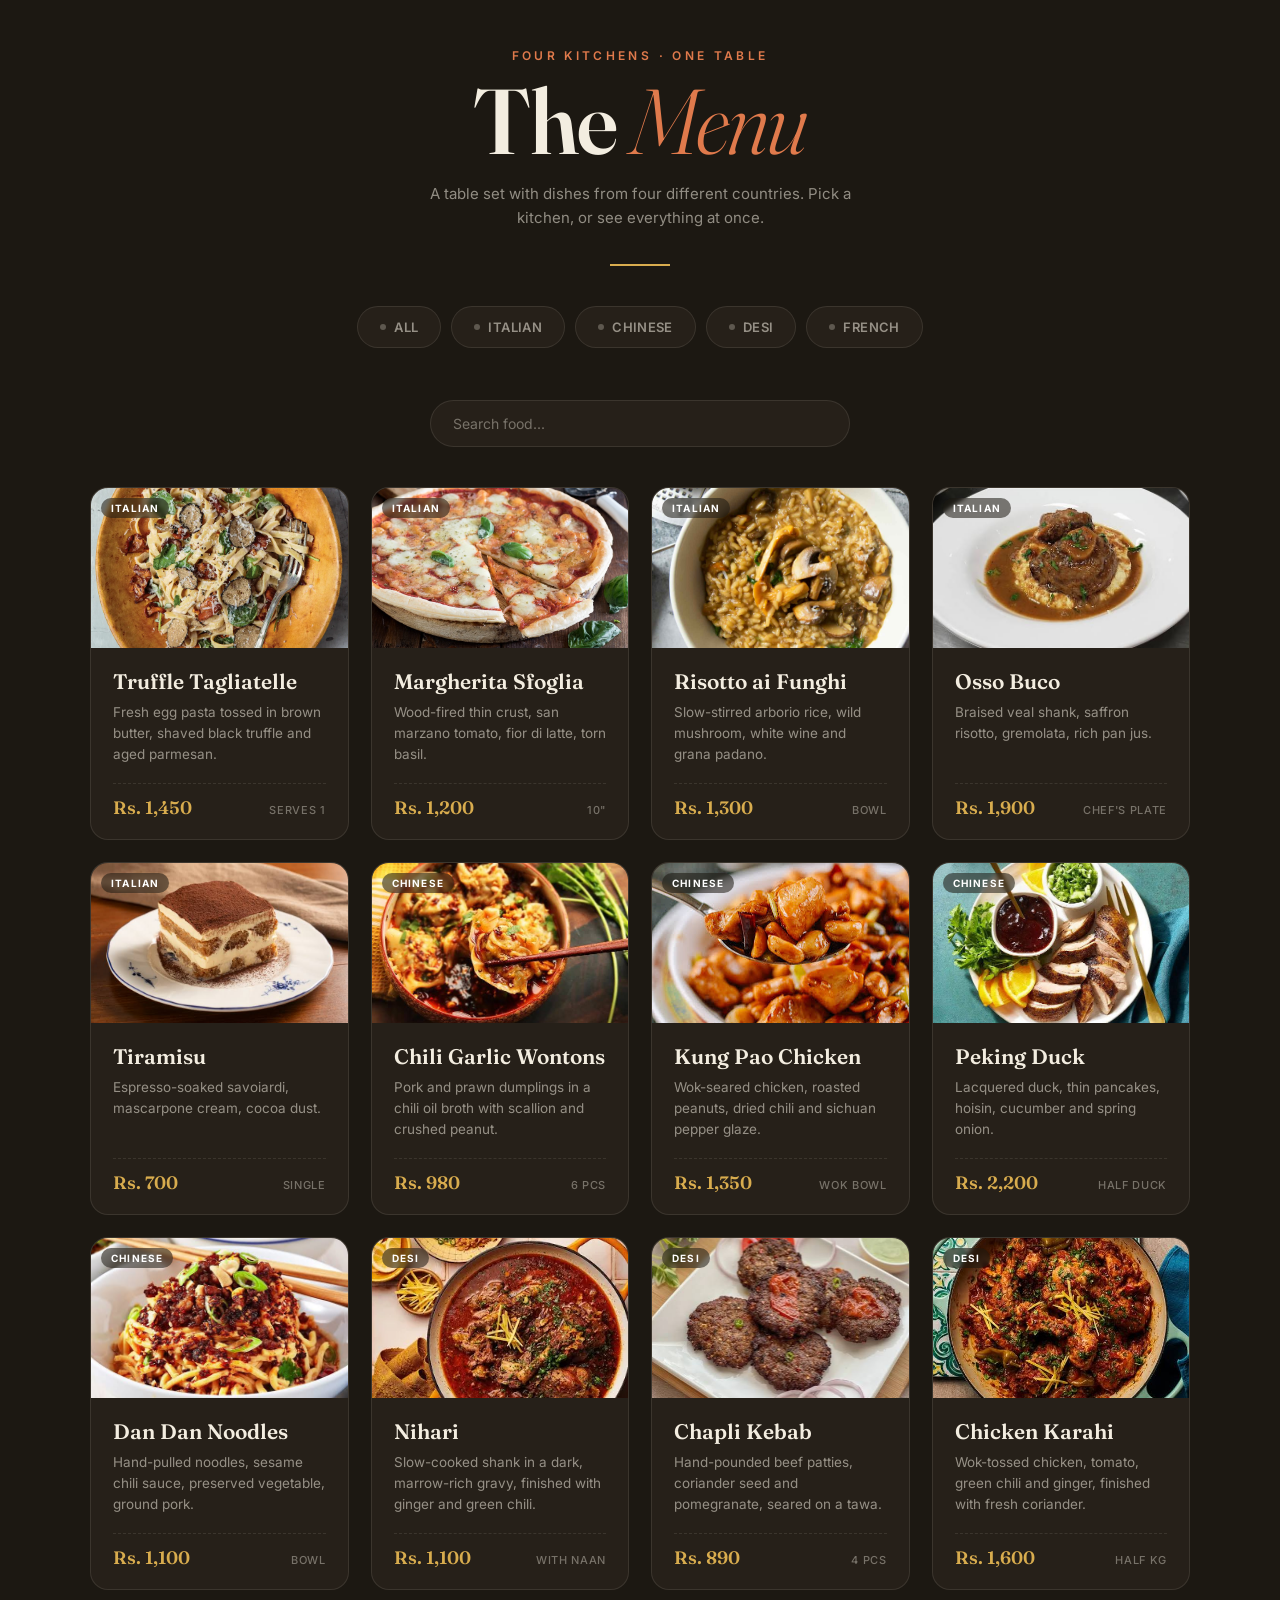
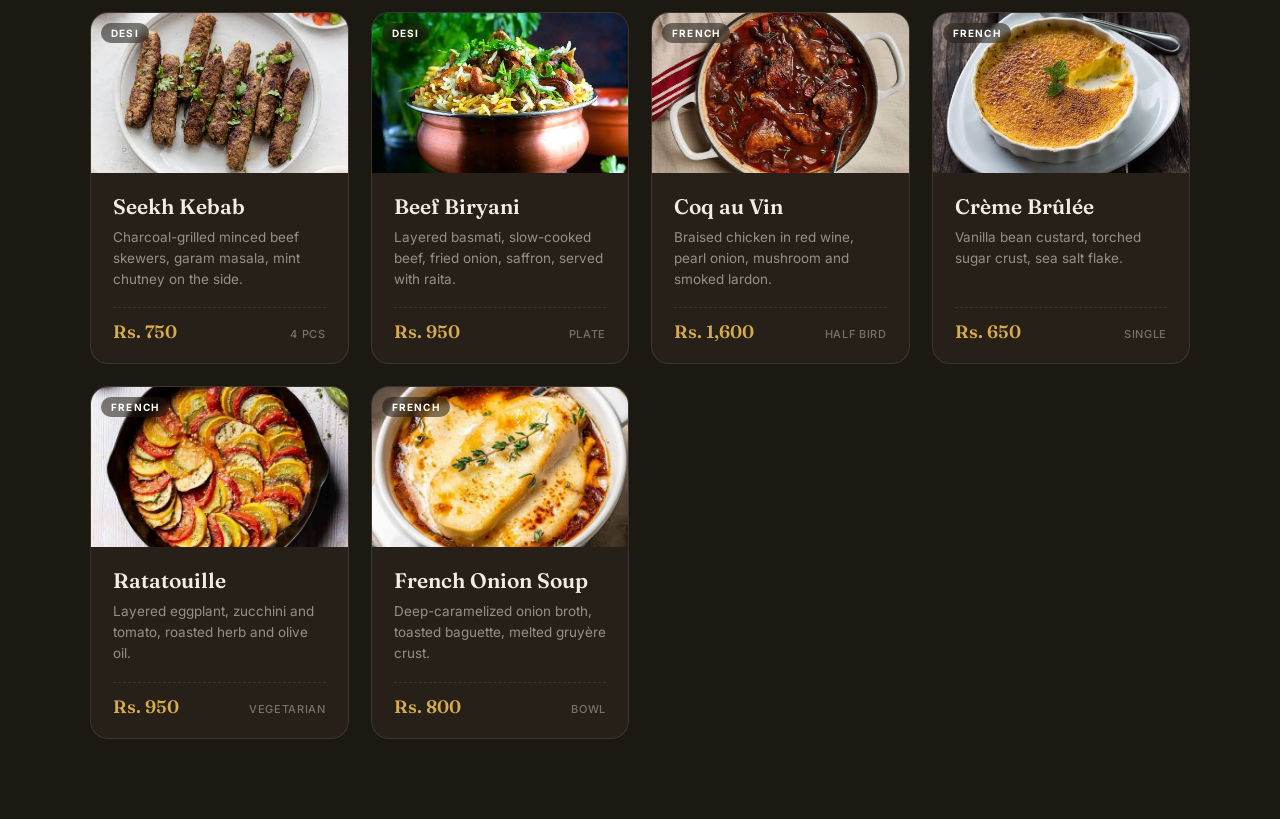
==== Food Menu/index.html @ a7b79577 "Food Menu Web" ====
<!DOCTYPE html>
<html lang="en">

<head>
    <meta charset="UTF-8">
    <meta name="viewport" content="width=device-width, initial-scale=1.0">
    <title>The Menu</title>
    <link rel="preconnect" href="https://fonts.googleapis.com">
    <link
        href="https://fonts.googleapis.com/css2?family=Fraunces:opsz,wght@9..144,300;9..144,500;9..144,600;9..144,700&family=Inter:wght@400;500;600&display=swap"
        rel="stylesheet">
    <link rel="stylesheet" href="food.css">
</head>

<body>

    <div class="wrap">

        <div class="eyebrow">Four Kitchens · One Table</div>
        <h1 class="title">The <em>Menu</em></h1>
        <p class="sub">A table set with dishes from four different countries. Pick a kitchen, or see everything at once.
        </p>
        <div class="rule"></div>


        <!-- 
        <input type="radio" name="filter" id="f-all" checked>
        <input type="radio" name="filter" id="f-italian">
        <input type="radio" name="filter" id="f-chinese">
        <input type="radio" name="filter" id="f-desi">
        <input type="radio" name="filter" id="f-french"> -->

        <div class="tabs">
            <label id="all"><span class="dot"></span>All</label>
            <label id="italian"><span class="dot"></span>Italian</label>
            <label id="chinese"><span class="dot"></span>Chinese</label>
            <label id="desi"><span class="dot"></span>Desi</label>
            <label id="french"><span class="dot"></span>French</label>
        </div>
        <input type="text" id="search" class="search-bar" placeholder="Search food...">
        <div class="grid">


            <div class="card italian">
                <div class="thumb"><span class="tag">Italian</span><img src="./imgs/it1.webp" alt="Italian dish photo">
                </div>
                <div class="body">
                    <h3>Truffle Tagliatelle</h3>
                    <p>Fresh egg pasta tossed in brown butter, shaved black truffle and aged parmesan.</p>
                    <div class="price">Rs. 1,450 <span>Serves 1</span></div>
                </div>
            </div>

            <div class="card italian">
                <div class="thumb"><span class="tag">Italian</span><img src="./imgs/it2.jpg" alt="Italian dish photo">
                </div>
                <div class="body">
                    <h3>Margherita Sfoglia</h3>
                    <p>Wood-fired thin crust, san marzano tomato, fior di latte, torn basil.</p>
                    <div class="price">Rs. 1,200 <span>10"</span></div>
                </div>
            </div>

            <div class="card italian">
                <div class="thumb"><span class="tag">Italian</span><img src="./imgs/it3.jpg" alt="Italian dish photo">
                </div>
                <div class="body">
                    <h3>Risotto ai Funghi</h3>
                    <p>Slow-stirred arborio rice, wild mushroom, white wine and grana padano.</p>
                    <div class="price">Rs. 1,300 <span>Bowl</span></div>
                </div>
            </div>

            <div class="card italian">
                <div class="thumb"><span class="tag">Italian</span><img src="./imgs/it4.jfif" alt="Italian dish photo">
                </div>
                <div class="body">
                    <h3>Osso Buco</h3>
                    <p>Braised veal shank, saffron risotto, gremolata, rich pan jus.</p>
                    <div class="price">Rs. 1,900 <span>Chef's plate</span></div>
                </div>
            </div>

            <div class="card italian">
                <div class="thumb"><span class="tag">Italian</span><img src="./imgs/it5.jfif" alt="Italian dish photo">
                </div>
                <div class="body">
                    <h3>Tiramisu</h3>
                    <p>Espresso-soaked savoiardi, mascarpone cream, cocoa dust.</p>
                    <div class="price">Rs. 700 <span>Single</span></div>
                </div>
            </div>


            <div class="card chinese">
                <div class="thumb"><span class="tag">Chinese</span><img src="./imgs/ch1.jfif" alt="Chinese dish photo">
                </div>
                <div class="body">
                    <h3>Chili Garlic Wontons</h3>
                    <p>Pork and prawn dumplings in a chili oil broth with scallion and crushed peanut.</p>
                    <div class="price">Rs. 980 <span>6 pcs</span></div>
                </div>
            </div>

            <div class="card chinese">
                <div class="thumb"><span class="tag">Chinese</span><img src="./imgs/ch2.jfif" alt="Chinese dish photo">
                </div>
                <div class="body">
                    <h3>Kung Pao Chicken</h3>
                    <p>Wok-seared chicken, roasted peanuts, dried chili and sichuan pepper glaze.</p>
                    <div class="price">Rs. 1,350 <span>Wok bowl</span></div>
                </div>
            </div>

            <div class="card chinese">
                <div class="thumb"><span class="tag">Chinese</span><img src="./imgs/ch3.jfif" alt="Chinese dish photo">
                </div>
                <div class="body">
                    <h3>Peking Duck</h3>
                    <p>Lacquered duck, thin pancakes, hoisin, cucumber and spring onion.</p>
                    <div class="price">Rs. 2,200 <span>Half duck</span></div>
                </div>
            </div>


            <div class="card chinese">
                <div class="thumb"><span class="tag">Chinese</span><img src="./imgs/ch4.jfif" alt="Chinese dish photo">
                </div>
                <div class="body">
                    <h3>Dan Dan Noodles</h3>
                    <p>Hand-pulled noodles, sesame chili sauce, preserved vegetable, ground pork.</p>
                    <div class="price">Rs. 1,100 <span>Bowl</span></div>
                </div>
            </div>



            <div class="card desi">
                <div class="thumb"><span class="tag">Desi</span><img src="./imgs/d1.webp" alt="Desi dish photo"></div>
                <div class="body">
                    <h3>Nihari</h3>
                    <p>Slow-cooked shank in a dark, marrow-rich gravy, finished with ginger and green chili.</p>
                    <div class="price">Rs. 1,100 <span>With naan</span></div>
                </div>
            </div>

            <div class="card desi">
                <div class="thumb"><span class="tag">Desi</span><img src="./imgs/d2.jfif" alt="Desi dish photo"></div>
                <div class="body">
                    <h3>Chapli Kebab</h3>
                    <p>Hand-pounded beef patties, coriander seed and pomegranate, seared on a tawa.</p>
                    <div class="price">Rs. 890 <span>4 pcs</span></div>
                </div>
            </div>

            <div class="card desi">
                <div class="thumb"><span class="tag">Desi</span><img src="./imgs/d3.jfif" alt="Desi dish photo"></div>
                <div class="body">
                    <h3>Chicken Karahi</h3>
                    <p>Wok-tossed chicken, tomato, green chili and ginger, finished with fresh coriander.</p>
                    <div class="price">Rs. 1,600 <span>Half kg</span></div>
                </div>
            </div>

            <div class="card desi">
                <div class="thumb"><span class="tag">Desi</span><img src="./imgs/d4.jfif" alt="Desi dish photo"></div>
                <div class="body">
                    <h3>Seekh Kebab</h3>
                    <p>Charcoal-grilled minced beef skewers, garam masala, mint chutney on the side.</p>
                    <div class="price">Rs. 750 <span>4 pcs</span></div>
                </div>
            </div>

            <div class="card desi">
                <div class="thumb"><span class="tag">Desi</span><img src="./imgs/d5.jfif" alt="Desi dish photo"></div>
                <div class="body">
                    <h3>Beef Biryani</h3>
                    <p>Layered basmati, slow-cooked beef, fried onion, saffron, served with raita.</p>
                    <div class="price">Rs. 950 <span>Plate</span></div>
                </div>
            </div>


            <div class="card french">
                <div class="thumb"><span class="tag">French</span><img src="./imgs/f1.jfif" alt="French dish photo"></div>
                <div class="body">
                    <h3>Coq au Vin</h3>
                    <p>Braised chicken in red wine, pearl onion, mushroom and smoked lardon.</p>
                    <div class="price">Rs. 1,600 <span>Half bird</span></div>
                </div>
            </div>

            <div class="card french">
                <div class="thumb"><span class="tag">French</span><img src="./imgs/f2.jfif" alt="French dish photo"></div>
                <div class="body">
                    <h3>Crème Brûlée</h3>
                    <p>Vanilla bean custard, torched sugar crust, sea salt flake.</p>
                    <div class="price">Rs. 650 <span>Single</span></div>
                </div>
            </div>

            <div class="card french">
                <div class="thumb"><span class="tag">French</span><img src="./imgs/f3.jfif" alt="French dish photo"></div>
                <div class="body">
                    <h3>Ratatouille</h3>
                    <p>Layered eggplant, zucchini and tomato, roasted herb and olive oil.</p>
                    <div class="price">Rs. 950 <span>Vegetarian</span></div>
                </div>
            </div>

            <div class="card french">
                <div class="thumb"><span class="tag">French</span><img src="./imgs/f4.jfif" alt="French dish photo"></div>
                <div class="body">
                    <h3>French Onion Soup</h3>
                    <p>Deep-caramelized onion broth, toasted baguette, melted gruyère crust.</p>
                    <div class="price">Rs. 800 <span>Bowl</span></div>
                </div>
            </div>


        </div>

    </div>
    <script src="food.js"></script>
</body>

</html>
---- Food Menu/food.css ----
:root {
    --ink: #f3ede0;
    --bg: #1c1812;
    --paper: #262019;
    --paper-2: #2e271e;
    --spice: #e07a4c;
    --sage: #94a878;
    --gold: #d8ac4e;
    --plum: #b56a7a;
    --line: rgba(243, 237, 224, 0.1);
    --dim: rgba(243, 237, 224, 0.55);
    --dim2: rgba(243, 237, 224, 0.4);
}

* {
    box-sizing: border-box;
}

html,
body {
    margin: 0;
    padding: 0;
}

body {
    background: var(--bg);
    color: var(--ink);
    font-family: 'Inter', sans-serif;
    min-height: 100vh;
    padding: 48px 20px 80px;
}

.wrap {
    max-width: 1100px;
    margin: 0 auto;
}


.eyebrow {
    font-size: 12px;
    letter-spacing: 0.28em;
    text-transform: uppercase;
    color: var(--spice);
    font-weight: 600;
    text-align: center;
    margin-bottom: 14px;
}

h1.title {
    font-family: 'Fraunces', serif;
    font-weight: 600;
    font-size: clamp(48px, 9vw, 92px);
    text-align: center;
    margin: 0;
    line-height: 0.95;
    letter-spacing: -0.02em;
}

h1.title em {
    font-style: italic;
    font-weight: 300;
    color: var(--spice);
}

.sub {
    text-align: center;
    max-width: 460px;
    margin: 18px auto 0;
    color: var(--dim);
    font-size: 15px;
    line-height: 1.6;
}

.rule {
    width: 60px;
    height: 2px;
    background: var(--gold);
    margin: 34px auto 40px;
}

.search-bar {
    display: block;
    width: 100%;
    max-width: 420px;
    margin: 0 auto 40px;
    padding: 14px 22px;
    border: 1px solid var(--line);
    border-radius: 999px;
    background: var(--paper);
    color: var(--ink);
    font-family: 'Inter', sans-serif;
    font-size: 14px;
    outline: none;
    transition: border-color .2s ease;
}

.search-bar::placeholder {
    color: var(--dim2);
}

.search-bar:focus {
    border-color: var(--gold);
}

#empty-msg {
    text-align: center;
    font-family: 'Fraunces', serif;
    font-size: 20px;
    color: var(--dim);
    padding: 60px 0;
}

.tabs {
    display: flex;
    justify-content: center;
    flex-wrap: wrap;
    gap: 10px;
    margin-bottom: 52px;
}

/*  
  .tabs input[type="radio"]{
    position:absolute;
    opacity:0;
    pointer-events:none;
  } */

.tabs label {
    display: inline-flex;
    align-items: center;
    gap: 8px;
    padding: 12px 22px;
    border: 1px solid var(--line);
    border-radius: 999px;
    background: var(--paper);
    font-size: 13px;
    font-weight: 600;
    letter-spacing: 0.03em;
    text-transform: uppercase;
    color: var(--dim);
    cursor: pointer;
    transition: all .2s ease;
}

.tabs label .dot {
    width: 6px;
    height: 6px;
    border-radius: 50%;
    background: currentColor;
    opacity: .5;
}

.tabs label:hover {
    border-color: var(--spice);
    color: var(--ink);
}


#f-all:checked~.tabs label[for="f-all"],
#f-italian:checked~.tabs label[for="f-italian"],
#f-chinese:checked~.tabs label[for="f-chinese"],
#f-desi:checked~.tabs label[for="f-desi"],
#f-french:checked~.tabs label[for="f-french"] {
    background: var(--gold);
    border-color: var(--gold);
    color: var(--bg);
}

.grid {
    display: grid;
    grid-template-columns: repeat(4, 10fr);
    gap: 22px;
}

.card {
    background: var(--paper);
    border: 1px solid var(--line);
    border-radius: 18px;
    overflow: hidden;
    display: flex;
    flex-direction: column;
    transition: transform .2s ease, box-shadow .2s ease, border-color .2s ease;
}

.card:hover {
    transform: translateY(-4px);
    box-shadow: 0 14px 34px rgba(0, 0, 0, 0.35);
    border-color: var(--line);
}


.thumb {
    height: 160px;
    position: relative;
    background: var(--paper-2);
}

.thumb img {
    width: 100%;
    height: 100%;
    object-fit: cover;
    display: block;
}

.thumb .tag {
    position: absolute;
    top: 10px;
    left: 10px;
    font-size: 10px;
    font-weight: 700;
    letter-spacing: 0.12em;
    text-transform: uppercase;
    padding: 4px 10px;
    border-radius: 999px;
    background: rgba(28, 24, 18, 0.55);
    color: #fff;
    backdrop-filter: blur(2px);
}

.body {
    padding: 20px 22px 20px;
    display: flex;
    flex-direction: column;
    gap: 8px;
    flex-grow: 1;
}

.card h3 {
    font-family: 'Fraunces', serif;
    font-weight: 600;
    font-size: 21px;
    margin: 0;
}

.card p {
    margin: 0;
    font-size: 13.5px;
    line-height: 1.55;
    color: var(--dim);
    flex-grow: 1;
}

.card .price {
    margin-top: 10px;
    display: flex;
    align-items: baseline;
    justify-content: space-between;
    border-top: 1px dashed var(--line);
    padding-top: 12px;
    font-family: 'Fraunces', serif;
    font-size: 18px;
    font-weight: 600;
    color: var(--gold);
}

.card .price span {
    font-family: 'Inter', sans-serif;
    font-size: 11px;
    font-weight: 500;
    letter-spacing: 0.06em;
    text-transform: uppercase;
    color: var(--dim2);
}



@media (max-width: 860px) {
    .grid {
        grid-template-columns: repeat(2, 1fr);
    }
}

@media (max-width: 560px) {
    .grid {
        grid-template-columns: 1fr;
    }

    .tabs {
        gap: 8px;
    }

    .tabs label {
        padding: 10px 16px;
        font-size: 12px;
    }
}
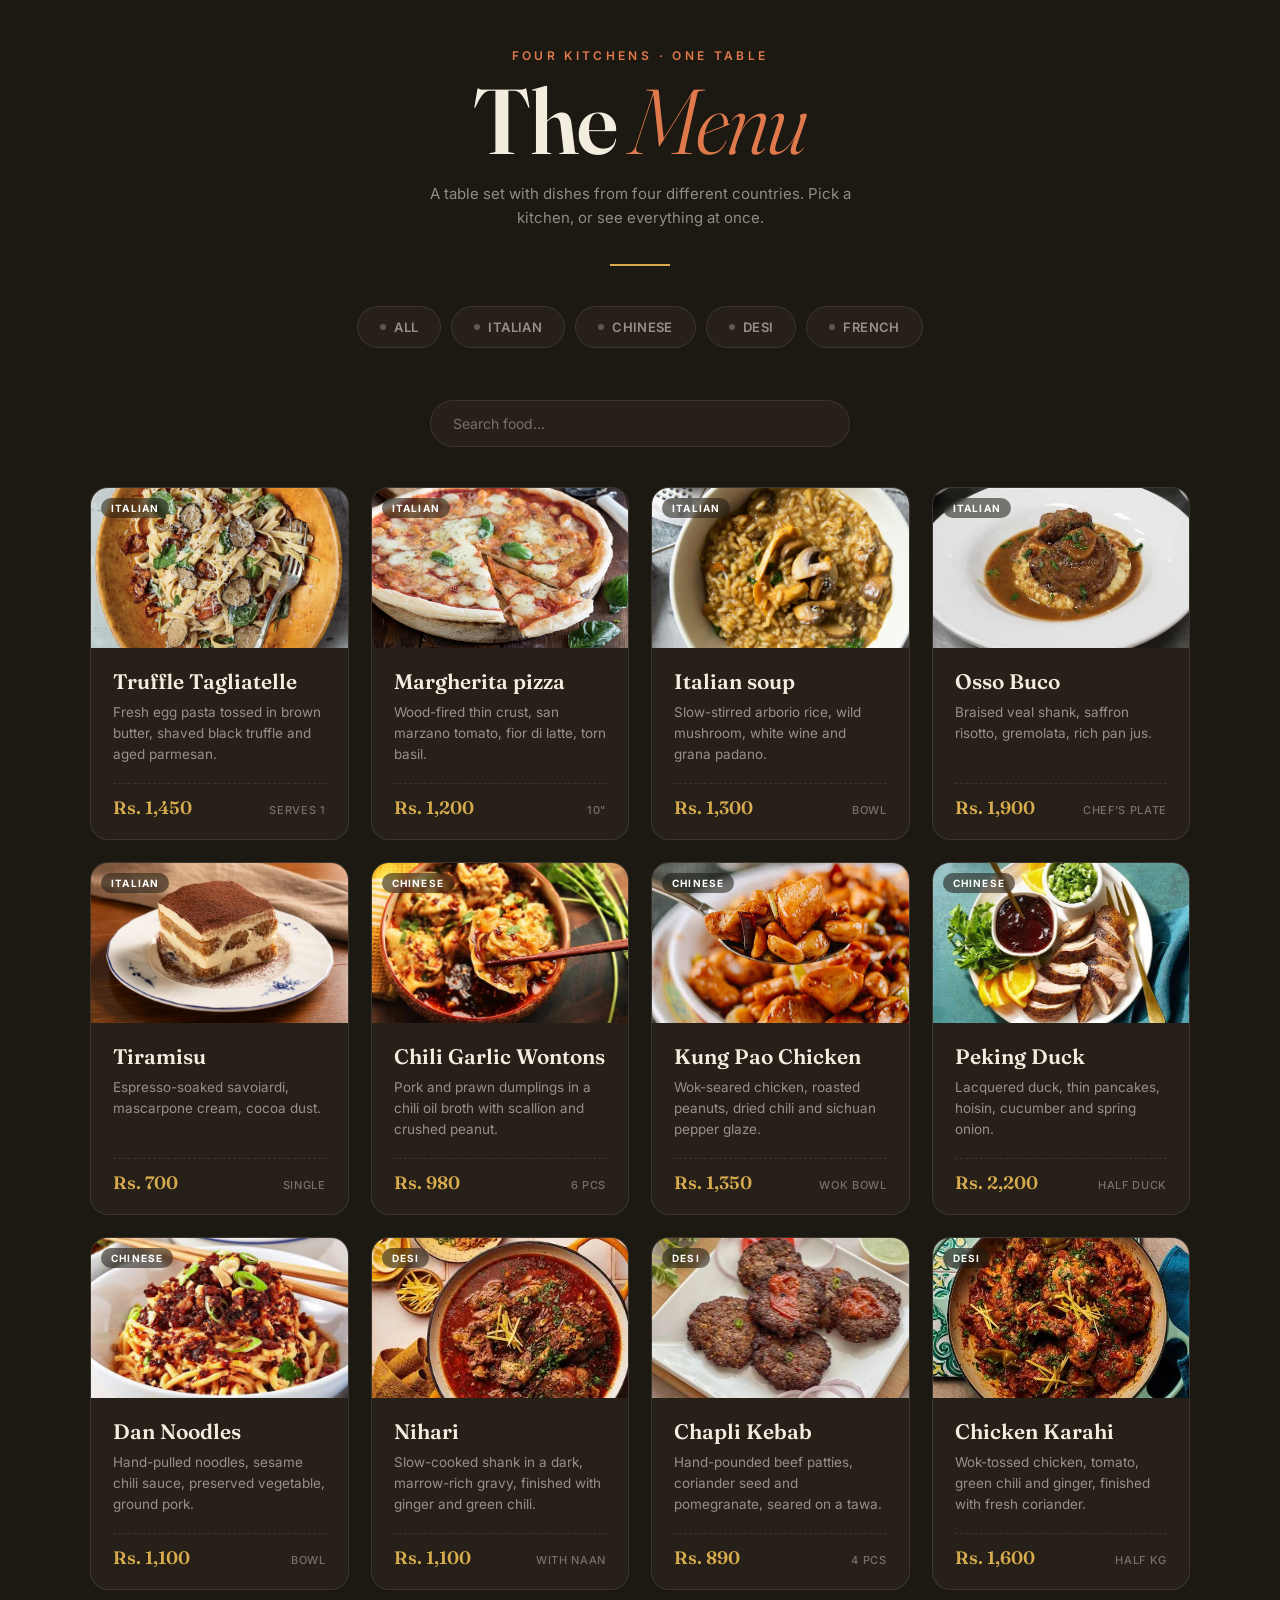
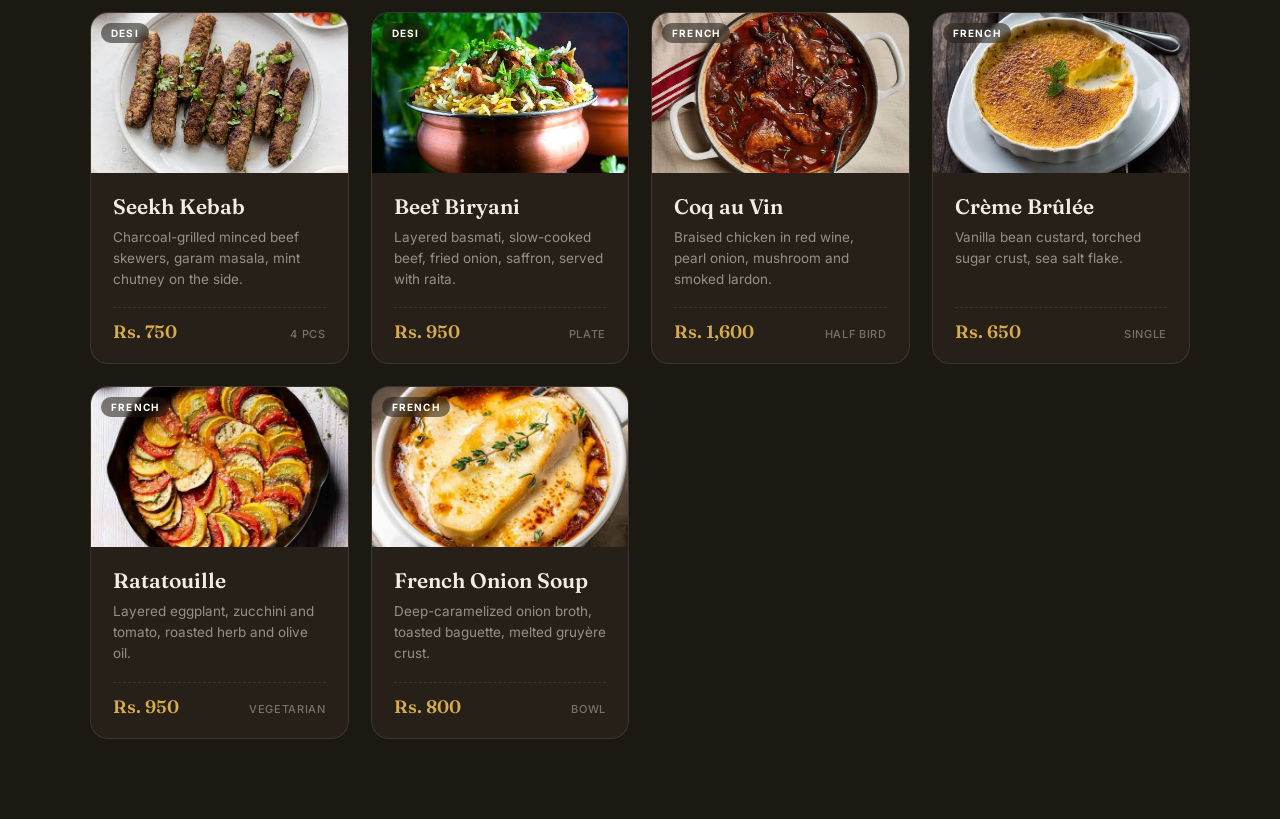
==== commit 3035c52d: "Food Menu Web" ====
--- a/Food Menu/index.html
+++ b/Food Menu/index.html
@@ -55,7 +55,7 @@
                 <div class="thumb"><span class="tag">Italian</span><img src="./imgs/it2.jpg" alt="Italian dish photo">
                 </div>
                 <div class="body">
-                    <h3>Margherita Sfoglia</h3>
+                    <h3>Margherita pizza</h3>
                     <p>Wood-fired thin crust, san marzano tomato, fior di latte, torn basil.</p>
                     <div class="price">Rs. 1,200 <span>10"</span></div>
                 </div>
@@ -65,7 +65,7 @@
                 <div class="thumb"><span class="tag">Italian</span><img src="./imgs/it3.jpg" alt="Italian dish photo">
                 </div>
                 <div class="body">
-                    <h3>Risotto ai Funghi</h3>
+                    <h3>Italian soup</h3>
                     <p>Slow-stirred arborio rice, wild mushroom, white wine and grana padano.</p>
                     <div class="price">Rs. 1,300 <span>Bowl</span></div>
                 </div>
@@ -127,7 +127,7 @@
                 <div class="thumb"><span class="tag">Chinese</span><img src="./imgs/ch4.jfif" alt="Chinese dish photo">
                 </div>
                 <div class="body">
-                    <h3>Dan Dan Noodles</h3>
+                    <h3>Dan Noodles</h3>
                     <p>Hand-pulled noodles, sesame chili sauce, preserved vegetable, ground pork.</p>
                     <div class="price">Rs. 1,100 <span>Bowl</span></div>
                 </div>
